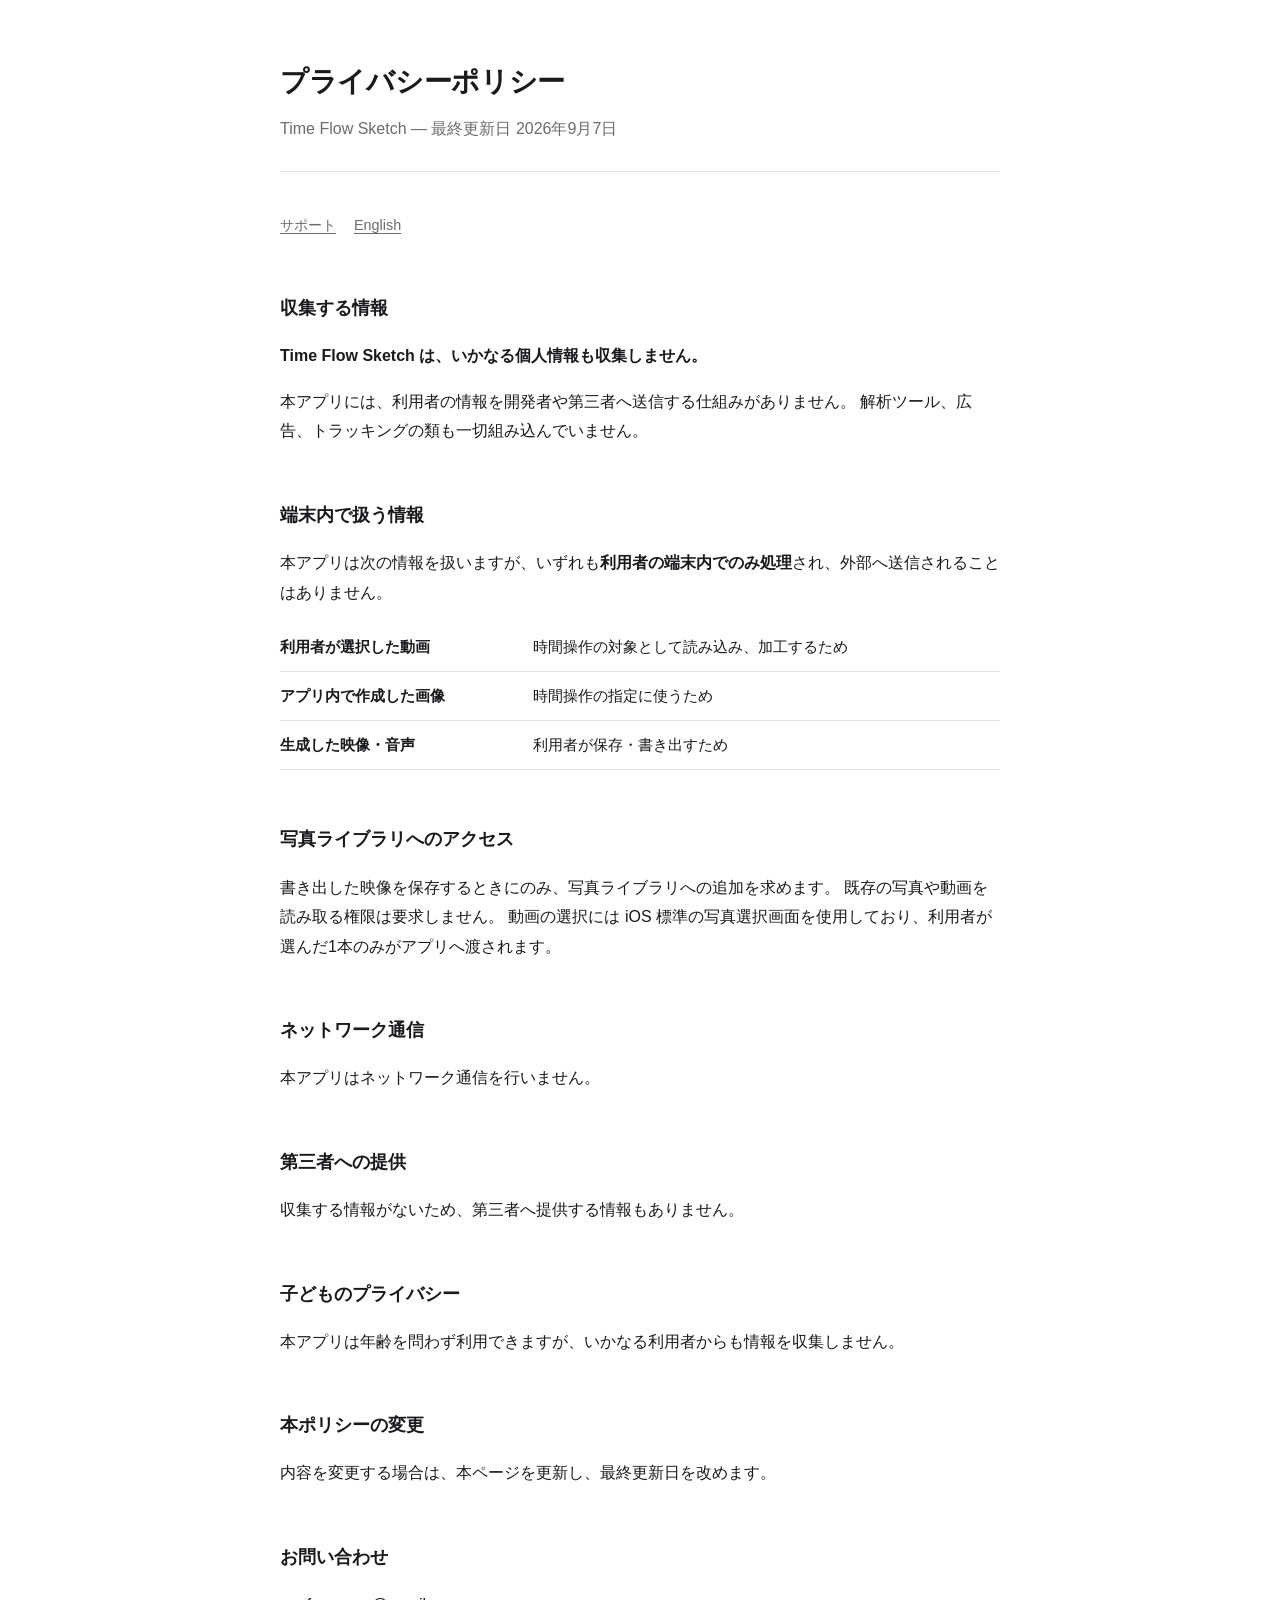
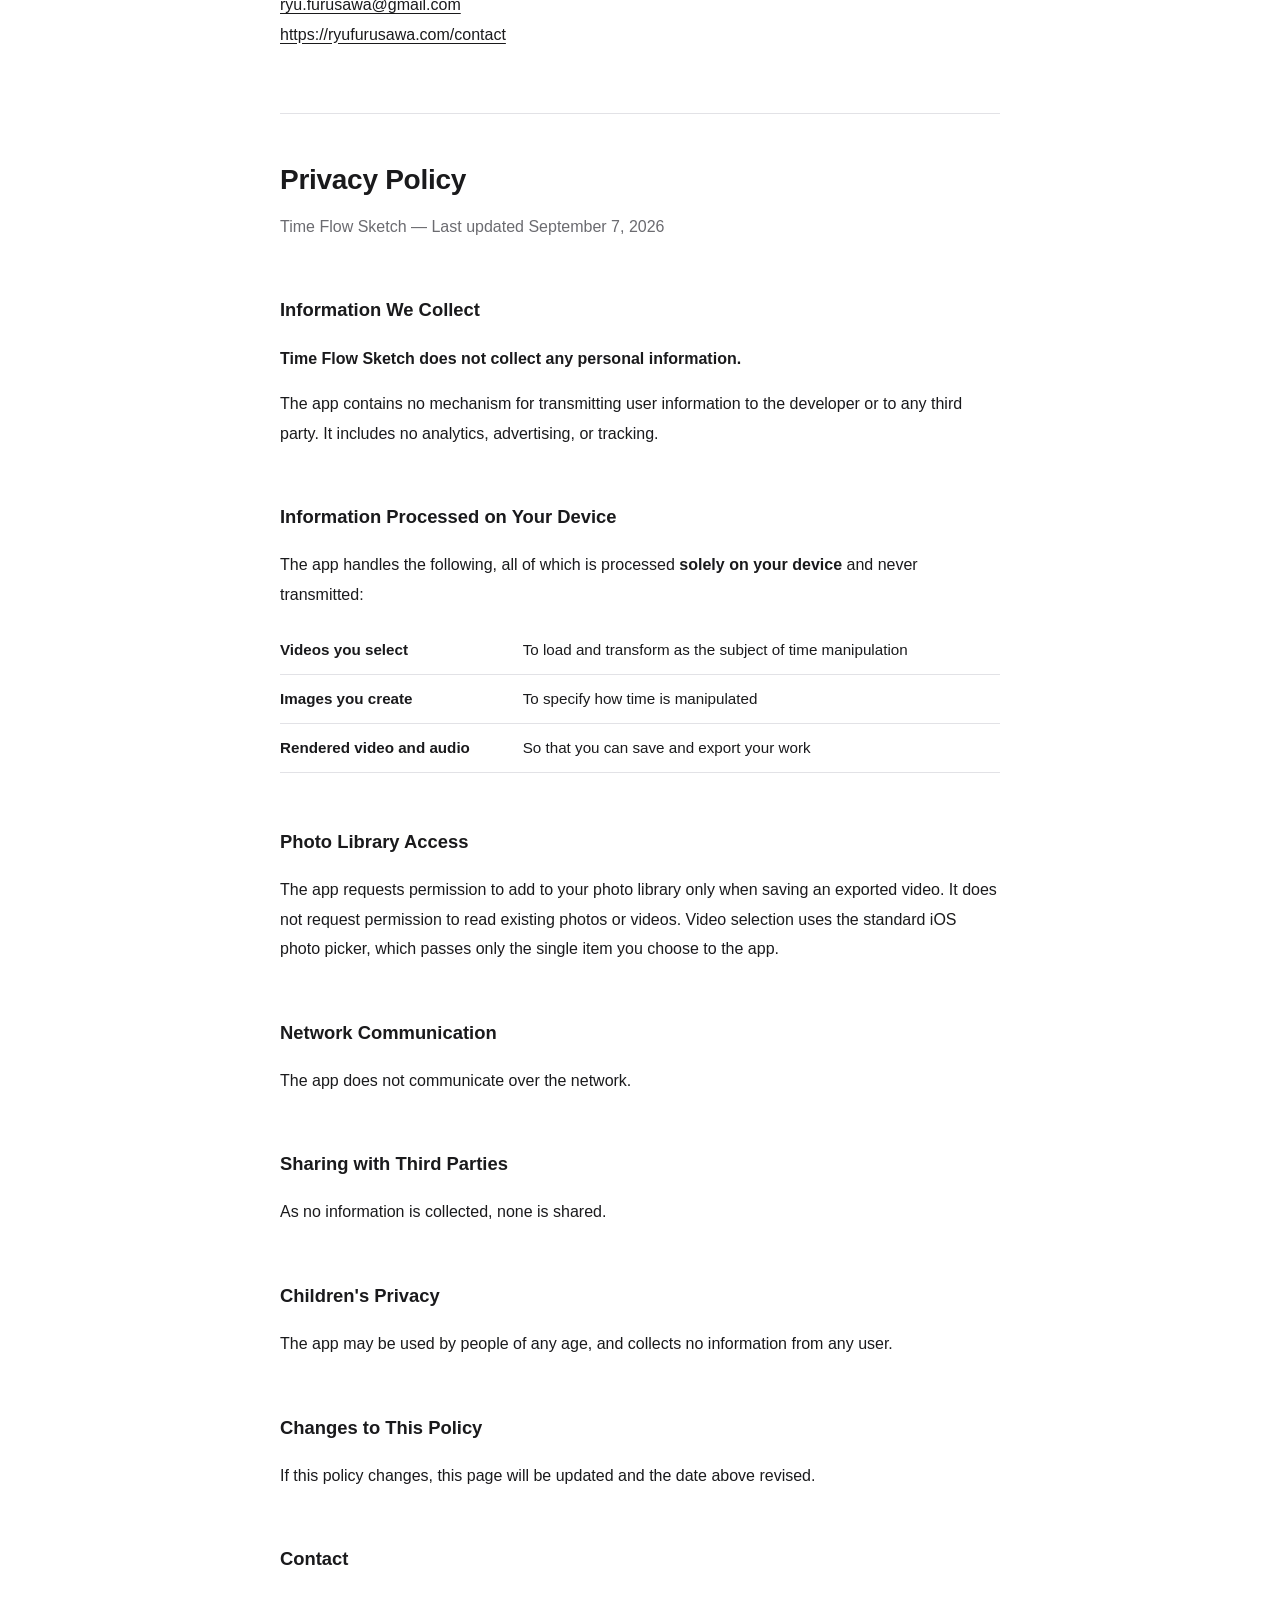
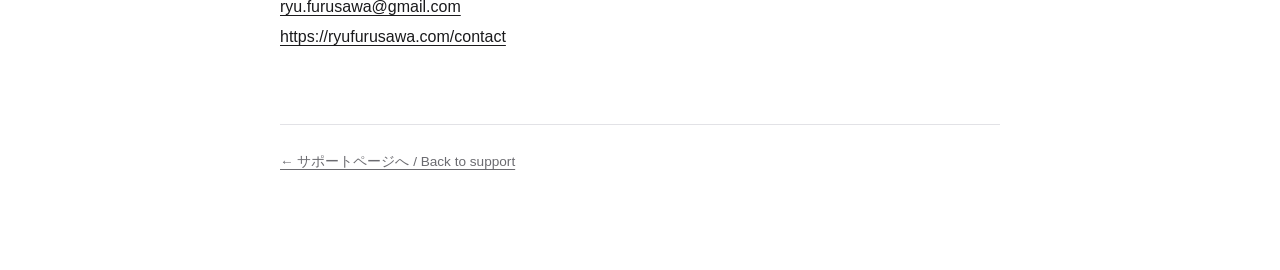
==== privacy.html @ 6d8ae3b6 "Time Flow Sketch のサポート・プライバシーポリシーページ App Store Connect で必須のサポートURLとプライバシーポリシーURLを GitHub Pages で公開する" ====
<!doctype html>
<html lang="ja">
<meta charset="utf-8">
<meta name="viewport" content="width=device-width, initial-scale=1">
<title>Time Flow Sketch — プライバシーポリシー</title>
<link rel="stylesheet" href="style.css">
<div class="wrap">
<header>
  <h1>プライバシーポリシー</h1>
  <p class="lede">Time Flow Sketch — 最終更新日 2026年9月7日</p>
</header>

<nav><a href="index.html">サポート</a><a href="#en">English</a></nav>

<h2>収集する情報</h2>
<p><strong>Time Flow Sketch は、いかなる個人情報も収集しません。</strong></p>
<p>
本アプリには、利用者の情報を開発者や第三者へ送信する仕組みがありません。
解析ツール、広告、トラッキングの類も一切組み込んでいません。
</p>

<h2>端末内で扱う情報</h2>
<p>本アプリは次の情報を扱いますが、いずれも<strong>利用者の端末内でのみ処理</strong>され、外部へ送信されることはありません。</p>
<table>
  <tr><th>利用者が選択した動画</th><td>時間操作の対象として読み込み、加工するため</td></tr>
  <tr><th>アプリ内で作成した画像</th><td>時間操作の指定に使うため</td></tr>
  <tr><th>生成した映像・音声</th><td>利用者が保存・書き出すため</td></tr>
</table>

<h2>写真ライブラリへのアクセス</h2>
<p>
書き出した映像を保存するときにのみ、写真ライブラリへの追加を求めます。
既存の写真や動画を読み取る権限は要求しません。
動画の選択には iOS 標準の写真選択画面を使用しており、利用者が選んだ1本のみがアプリへ渡されます。
</p>

<h2>ネットワーク通信</h2>
<p>本アプリはネットワーク通信を行いません。</p>

<h2>第三者への提供</h2>
<p>収集する情報がないため、第三者へ提供する情報もありません。</p>

<h2>子どものプライバシー</h2>
<p>本アプリは年齢を問わず利用できますが、いかなる利用者からも情報を収集しません。</p>

<h2>本ポリシーの変更</h2>
<p>内容を変更する場合は、本ページを更新し、最終更新日を改めます。</p>

<h2>お問い合わせ</h2>
<p>
<a href="mailto:ryu.furusawa@gmail.com">ryu.furusawa@gmail.com</a><br>
<a href="https://ryufurusawa.com/contact">https://ryufurusawa.com/contact</a>
</p>

<hr class="lang">

<h1 id="en">Privacy Policy</h1>
<p class="lede">Time Flow Sketch — Last updated September 7, 2026</p>

<h2>Information We Collect</h2>
<p><strong>Time Flow Sketch does not collect any personal information.</strong></p>
<p>
The app contains no mechanism for transmitting user information to the developer or to any
third party. It includes no analytics, advertising, or tracking.
</p>

<h2>Information Processed on Your Device</h2>
<p>The app handles the following, all of which is processed <strong>solely on your device</strong> and never transmitted:</p>
<table>
  <tr><th>Videos you select</th><td>To load and transform as the subject of time manipulation</td></tr>
  <tr><th>Images you create</th><td>To specify how time is manipulated</td></tr>
  <tr><th>Rendered video and audio</th><td>So that you can save and export your work</td></tr>
</table>

<h2>Photo Library Access</h2>
<p>
The app requests permission to add to your photo library only when saving an exported video.
It does not request permission to read existing photos or videos. Video selection uses the
standard iOS photo picker, which passes only the single item you choose to the app.
</p>

<h2>Network Communication</h2>
<p>The app does not communicate over the network.</p>

<h2>Sharing with Third Parties</h2>
<p>As no information is collected, none is shared.</p>

<h2>Children's Privacy</h2>
<p>The app may be used by people of any age, and collects no information from any user.</p>

<h2>Changes to This Policy</h2>
<p>If this policy changes, this page will be updated and the date above revised.</p>

<h2>Contact</h2>
<p>
<a href="mailto:ryu.furusawa@gmail.com">ryu.furusawa@gmail.com</a><br>
<a href="https://ryufurusawa.com/contact">https://ryufurusawa.com/contact</a>
</p>

<footer><a href="index.html">← サポートページへ / Back to support</a></footer>
</div>
</html>
---- style.css ----
:root { --fg:#1a1a1c; --muted:#6b6b70; --line:#e2e2e6; --bg:#fff; --accent:#111; }
@media (prefers-color-scheme: dark) {
  :root { --fg:#ececed; --muted:#9a9aa0; --line:#2c2c30; --bg:#141416; --accent:#fff; }
}
* { box-sizing: border-box; }
body {
  margin:0; padding:0 20px; background:var(--bg); color:var(--fg);
  font-family:-apple-system,BlinkMacSystemFont,"Hiragino Sans","Noto Sans JP",sans-serif;
  line-height:1.85; -webkit-text-size-adjust:100%;
}
.wrap { max-width:720px; margin:0 auto; padding:56px 0 96px; }
header { border-bottom:1px solid var(--line); padding-bottom:28px; margin-bottom:40px; }
.icon { width:96px; height:96px; border-radius:22px; display:block; margin-bottom:20px; }
h1 { font-size:1.75rem; margin:0 0 6px; letter-spacing:-.01em; }
h2 { font-size:1.15rem; margin:44px 0 12px; padding-top:8px; }
h3 { font-size:1rem; margin:28px 0 8px; }
.lede { color:var(--muted); margin:0; }
table { border-collapse:collapse; width:100%; margin:16px 0; font-size:.95rem; }
th,td { border-bottom:1px solid var(--line); padding:10px 12px 10px 0; text-align:left; vertical-align:top; }
th { font-weight:600; white-space:nowrap; }
a { color:inherit; text-decoration:underline; text-underline-offset:3px; }
nav { margin:0 0 8px; font-size:.9rem; }
nav a { margin-right:18px; color:var(--muted); }
footer { margin-top:72px; padding-top:24px; border-top:1px solid var(--line); color:var(--muted); font-size:.85rem; }
hr.lang { border:0; border-top:1px solid var(--line); margin:64px 0 40px; }
ul { padding-left:1.25em; }
li { margin:6px 0; }
code { font-size:.9em; background:rgba(128,128,128,.14); padding:2px 6px; border-radius:4px; }
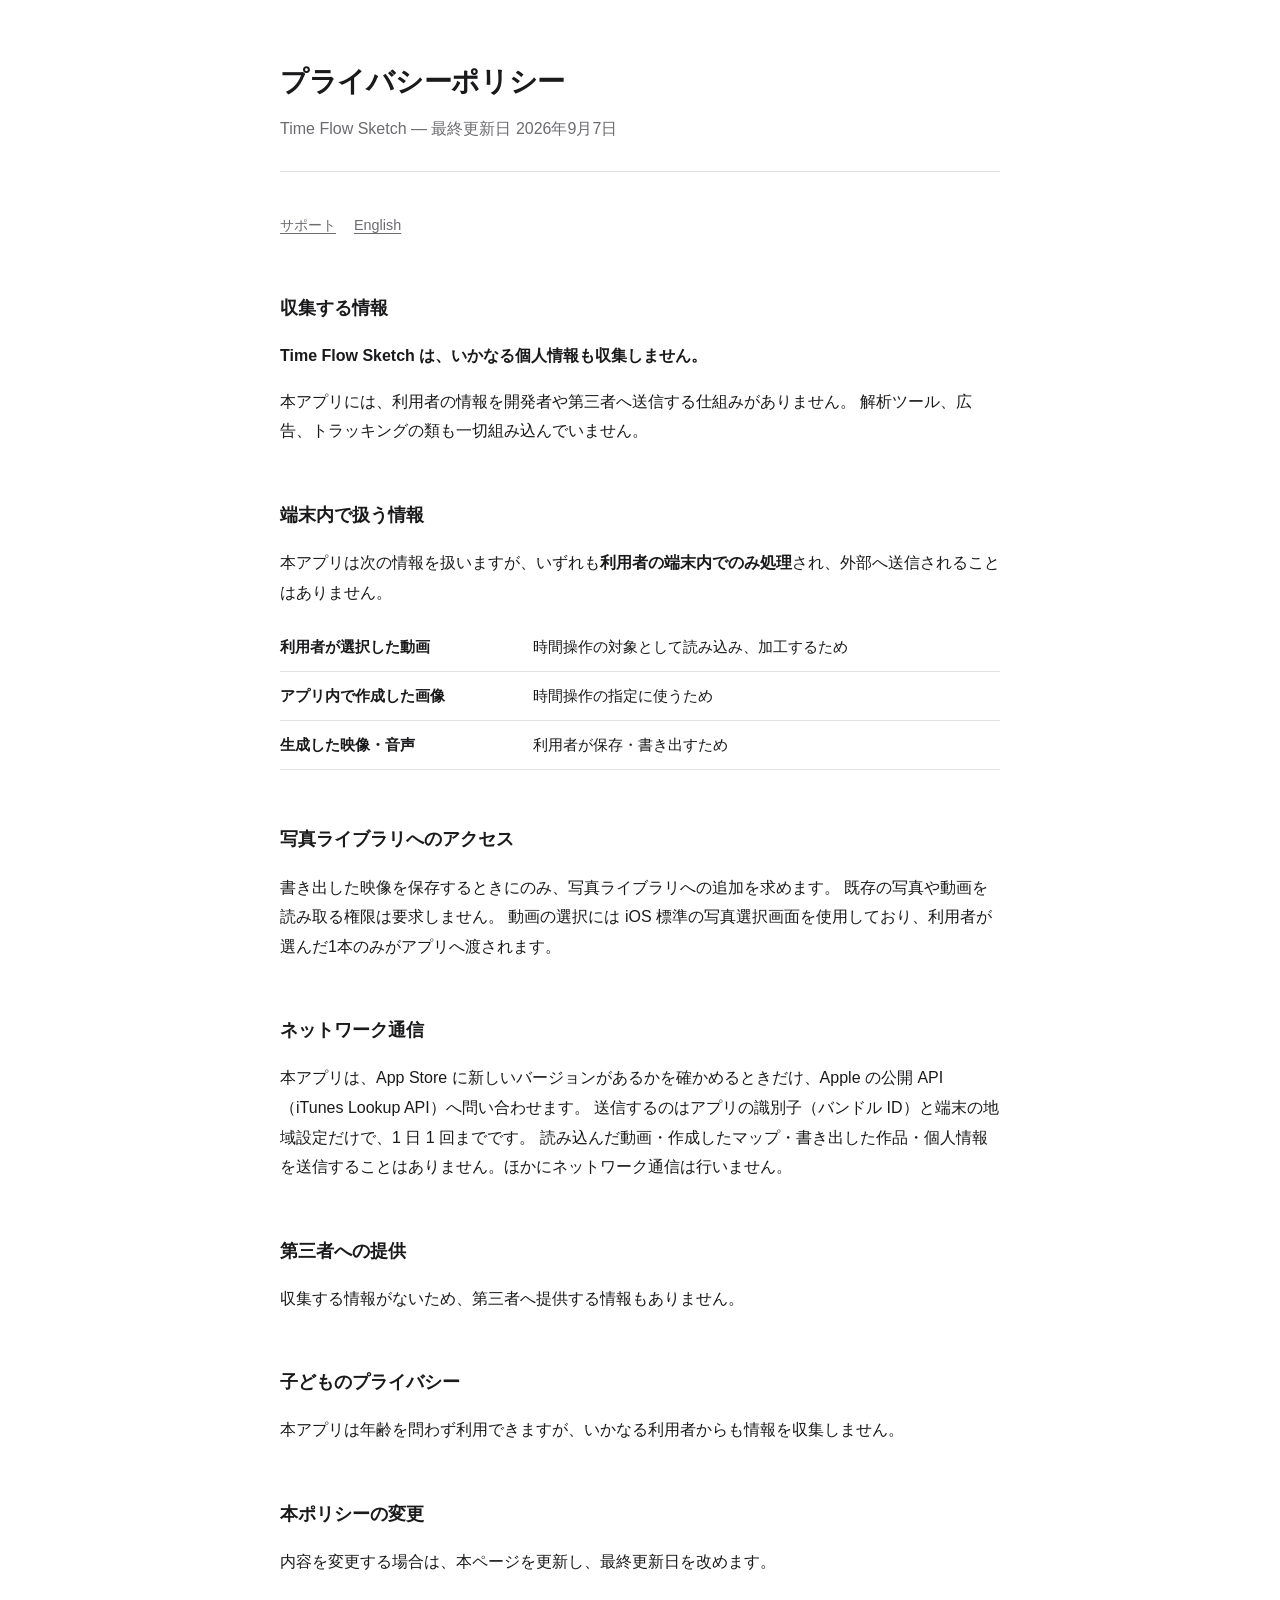
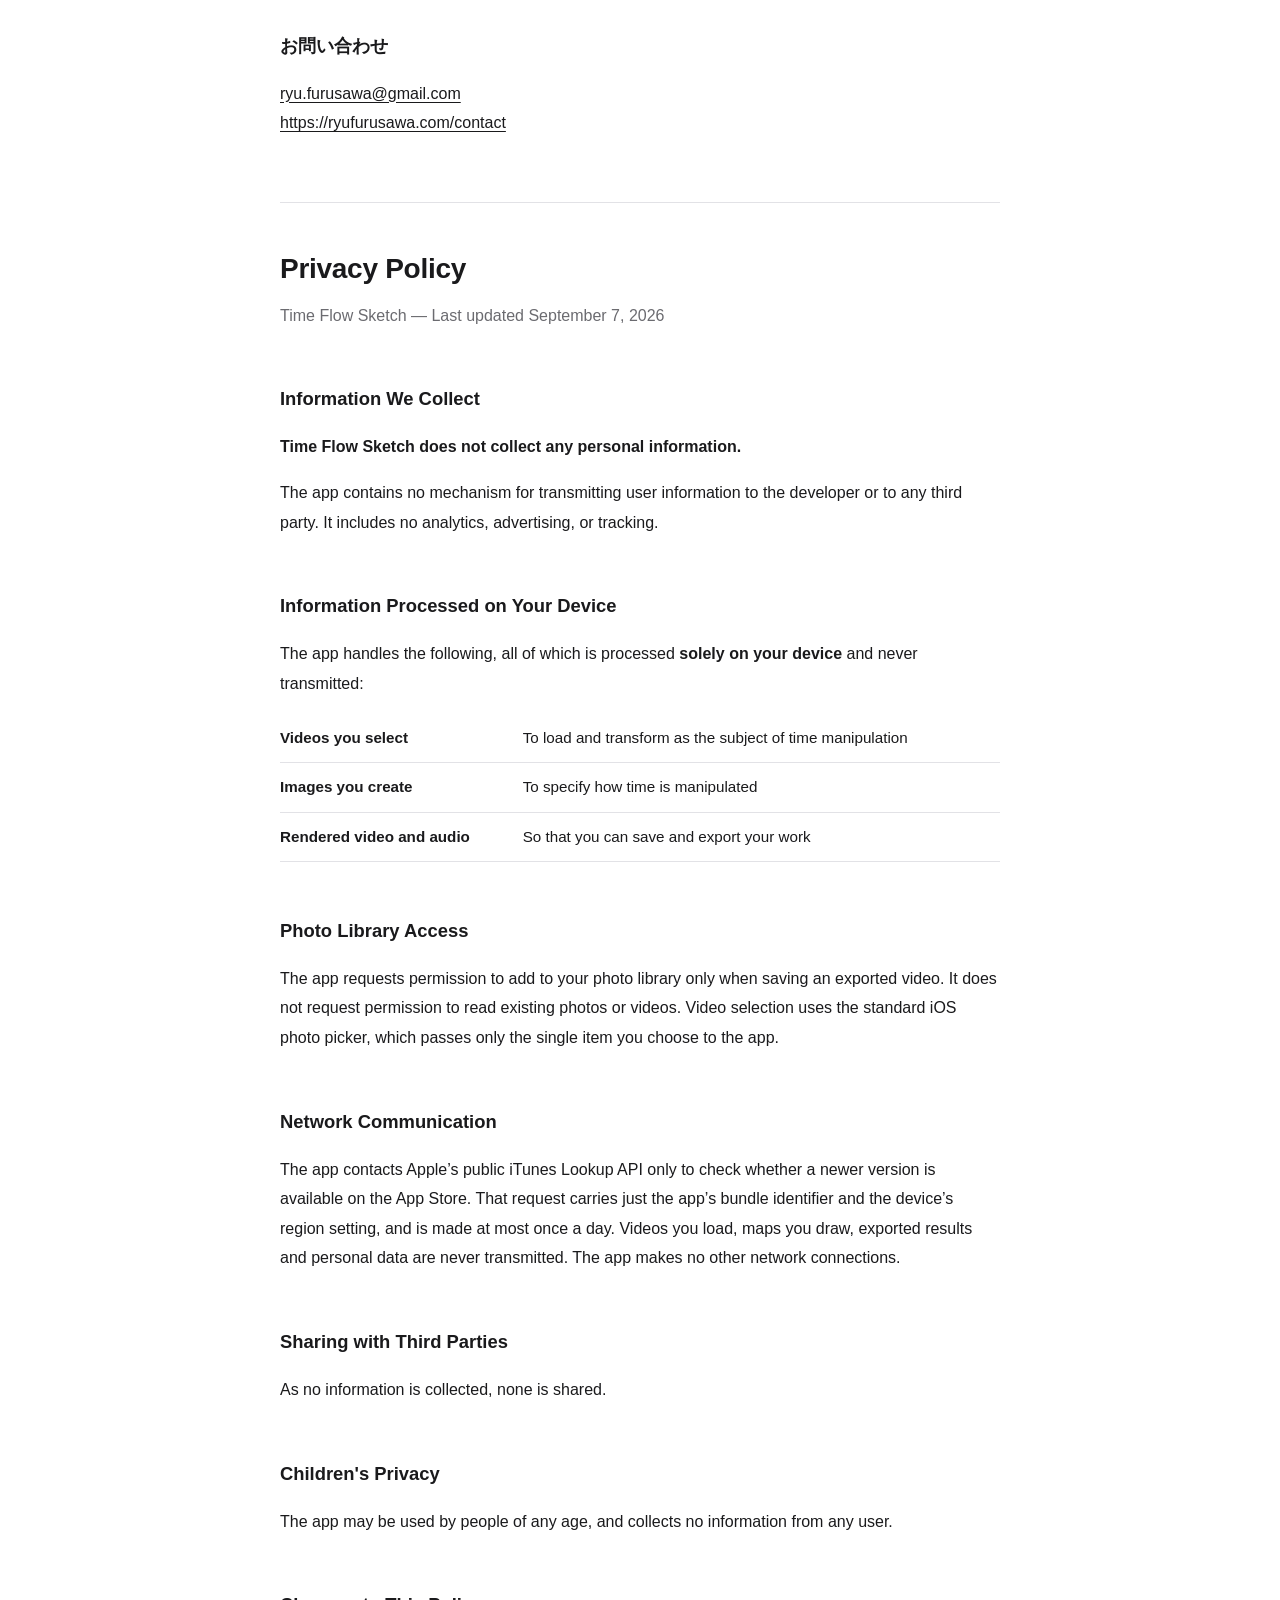
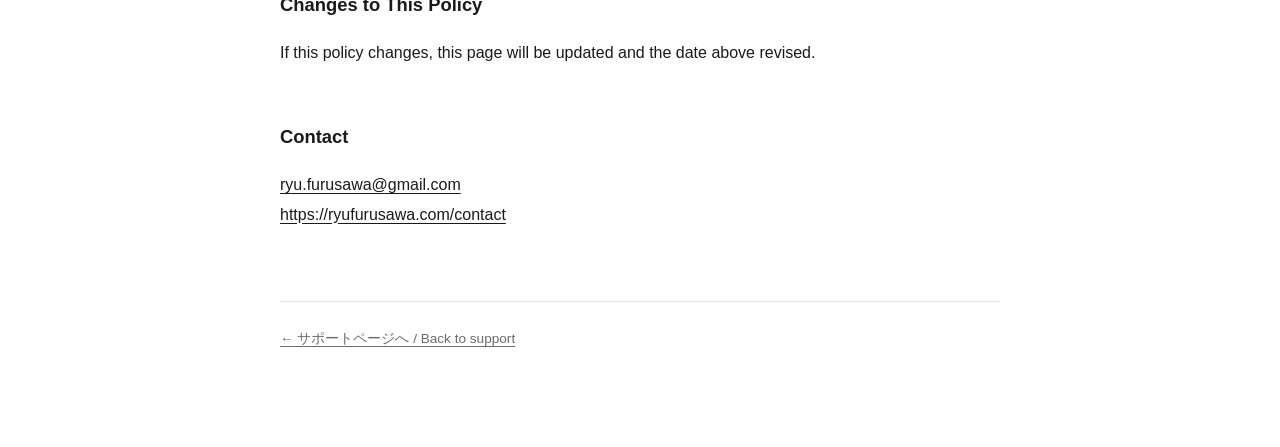
==== commit b3ffae35: "App Store のリンクとバッジを追加し、概要を App Store の説明文にそろえる - ヘッダに Apple 公式の App Store バッジ（日本語・英語）とリンク - アイコンをアプリ" ====
--- a/privacy.html
+++ b/privacy.html
@@ -35,7 +35,11 @@
 </p>
 
 <h2>ネットワーク通信</h2>
-<p>本アプリはネットワーク通信を行いません。</p>
+<p>
+本アプリは、App Store に新しいバージョンがあるかを確かめるときだけ、Apple の公開 API（iTunes Lookup API）へ問い合わせます。
+送信するのはアプリの識別子（バンドル ID）と端末の地域設定だけで、1 日 1 回までです。
+読み込んだ動画・作成したマップ・書き出した作品・個人情報を送信することはありません。ほかにネットワーク通信は行いません。
+</p>
 
 <h2>第三者への提供</h2>
 <p>収集する情報がないため、第三者へ提供する情報もありません。</p>
@@ -80,7 +84,12 @@
 </p>
 
 <h2>Network Communication</h2>
-<p>The app does not communicate over the network.</p>
+<p>
+The app contacts Apple&rsquo;s public iTunes Lookup API only to check whether a newer version is available on
+the App Store. That request carries just the app&rsquo;s bundle identifier and the device&rsquo;s region
+setting, and is made at most once a day. Videos you load, maps you draw, exported results and personal data
+are never transmitted. The app makes no other network connections.
+</p>
 
 <h2>Sharing with Third Parties</h2>
 <p>As no information is collected, none is shared.</p>
--- a/style.css
+++ b/style.css
@@ -26,3 +26,30 @@
 ul { padding-left:1.25em; }
 li { margin:6px 0; }
 code { font-size:.9em; background:rgba(128,128,128,.14); padding:2px 6px; border-radius:4px; }
+
+/* スクリーンショット付きの説明 */
+figure { margin:20px 0 28px; }
+figure img {
+  display:block; width:100%; max-width:300px; height:auto;
+  border:1px solid var(--line); border-radius:14px;
+}
+figcaption { color:var(--muted); font-size:.85rem; margin-top:10px; }
+/* 図と文章を横に並べる（画面が広いとき） */
+.shot { display:grid; grid-template-columns:300px 1fr; gap:28px; align-items:start; margin:24px 0 36px; }
+.shot figure { margin:0; }
+.shot .body > :first-child { margin-top:0; }
+.shot h3 { margin-top:0; }
+@media (max-width:640px) {
+  .shot { grid-template-columns:1fr; gap:16px; }
+  figure img { max-width:100%; }
+}
+
+/* 複数のスクリーンショットを横に並べる（狭い画面では折り返す） */
+.gallery { display:grid; grid-template-columns:repeat(auto-fill, minmax(150px, 1fr)); gap:18px; margin:20px 0 32px; align-items:start; }
+.gallery figure { margin:0; }
+.gallery figure img { max-width:100%; }
+
+/* App Store バッジ */
+.store { margin: 18px 0 4px; }
+.store img { height: 48px; width: auto; display: inline-block; }
+.store a { display: inline-block; }
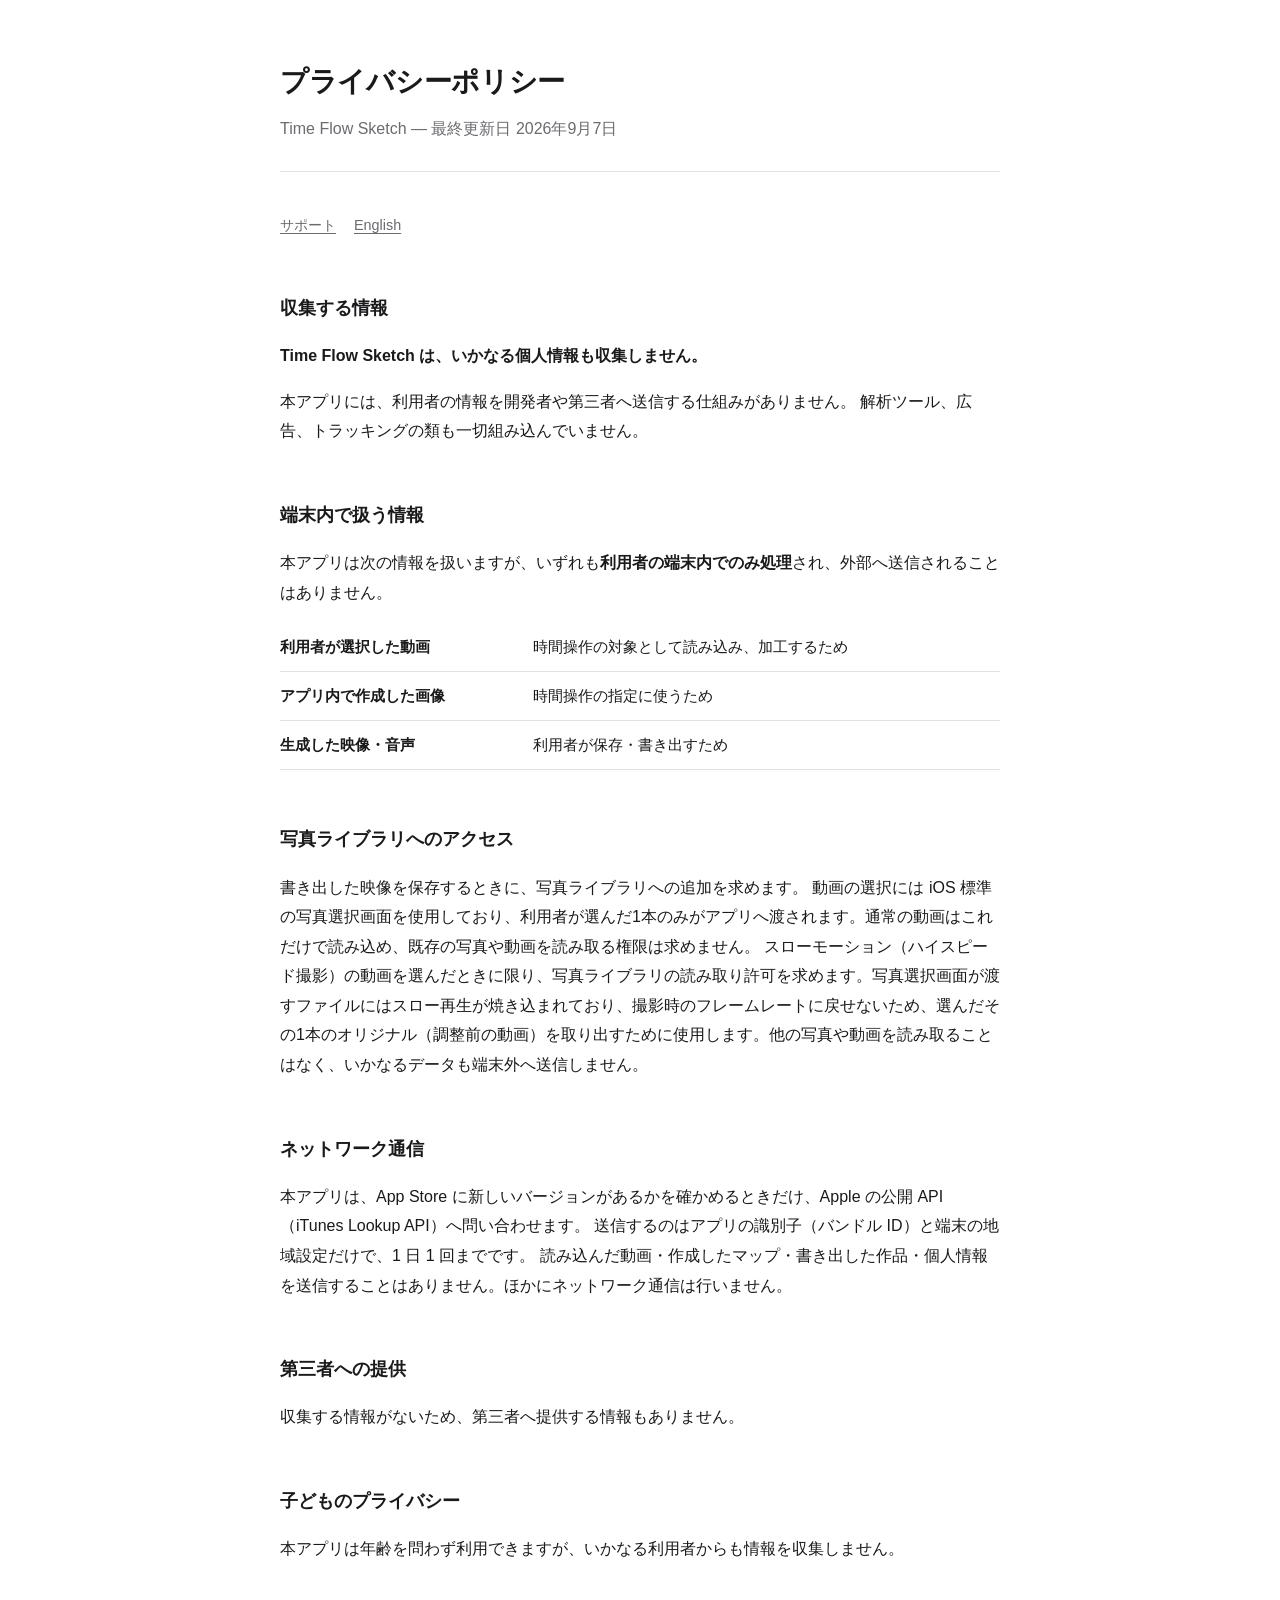
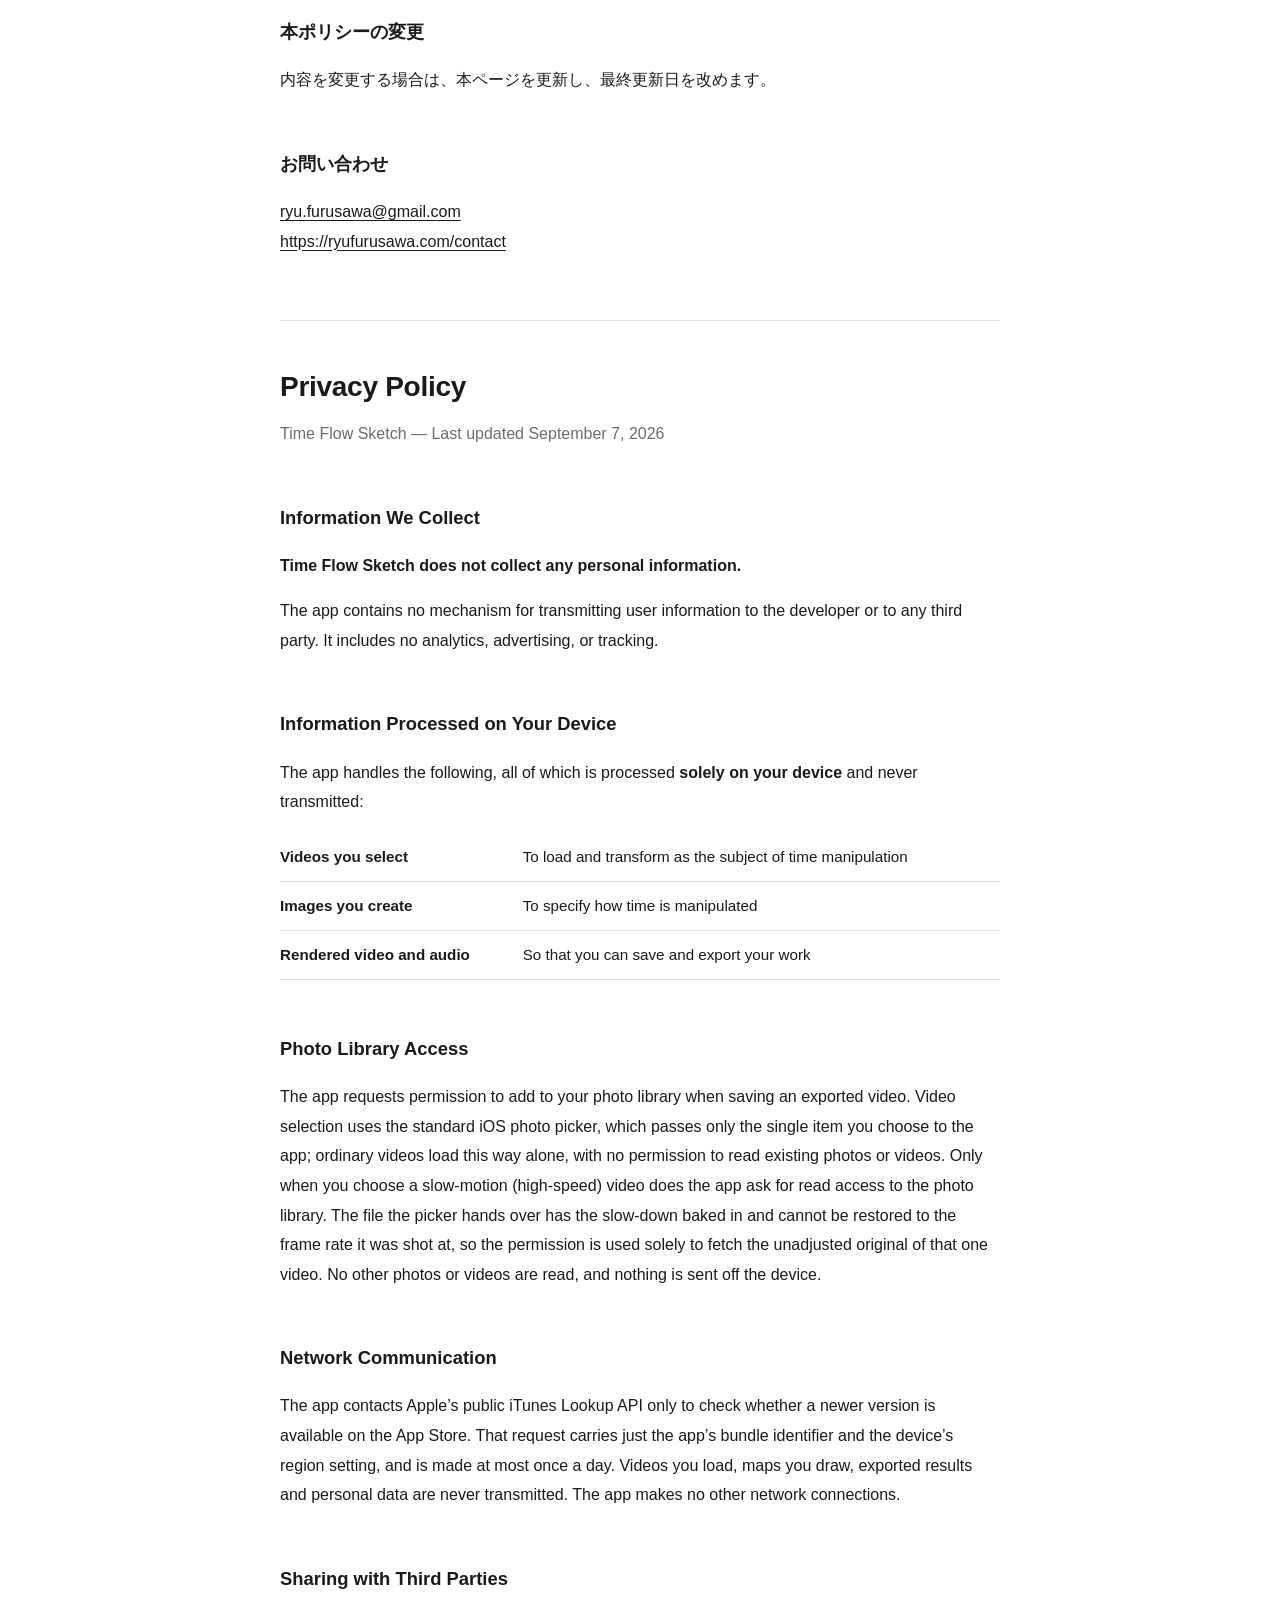
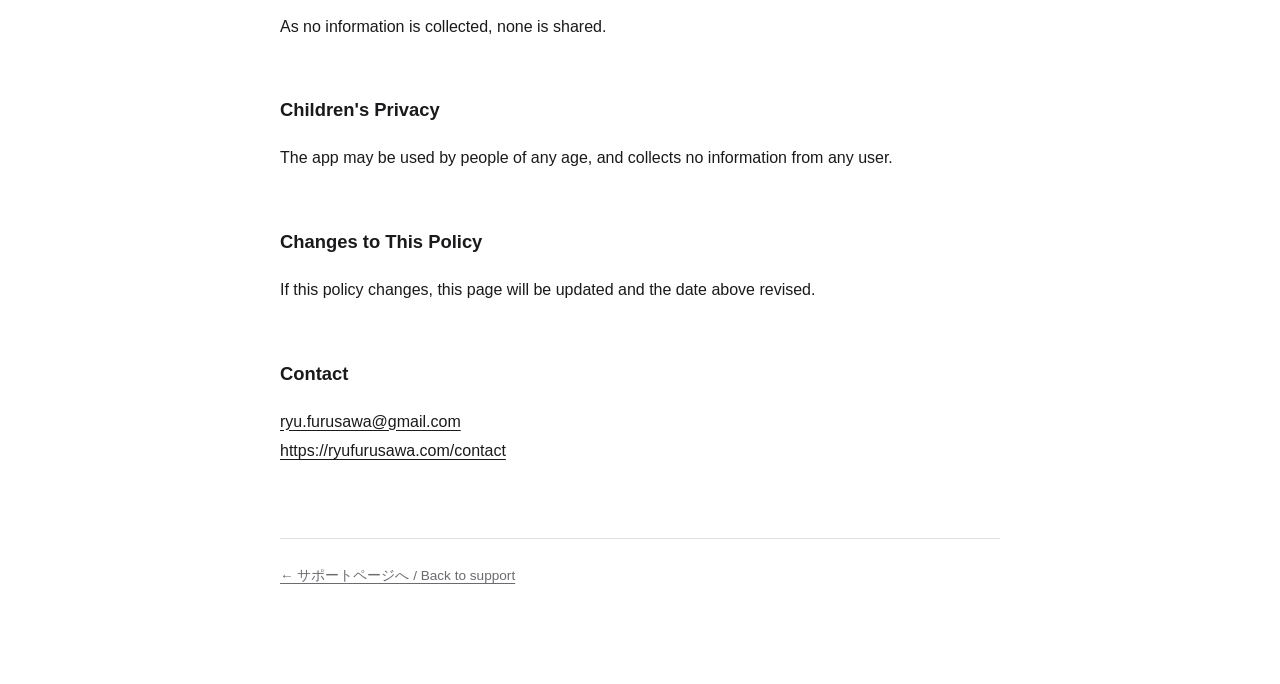
==== commit a52c1ce7: "概要の機能一覧をカテゴリ分けに整理（日英） 11 項目をばらばらに並べていたのを、マップをつくる / 描いた時間の 効かせ方 / 確かめる / 音と書き出し の 4 つにまとめた。スリットと サーフェ" ====
--- a/privacy.html
+++ b/privacy.html
@@ -29,9 +29,9 @@
 
 <h2>写真ライブラリへのアクセス</h2>
 <p>
-書き出した映像を保存するときにのみ、写真ライブラリへの追加を求めます。
-既存の写真や動画を読み取る権限は要求しません。
-動画の選択には iOS 標準の写真選択画面を使用しており、利用者が選んだ1本のみがアプリへ渡されます。
+書き出した映像を保存するときに、写真ライブラリへの追加を求めます。
+動画の選択には iOS 標準の写真選択画面を使用しており、利用者が選んだ1本のみがアプリへ渡されます。通常の動画はこれだけで読み込め、既存の写真や動画を読み取る権限は求めません。
+スローモーション（ハイスピード撮影）の動画を選んだときに限り、写真ライブラリの読み取り許可を求めます。写真選択画面が渡すファイルにはスロー再生が焼き込まれており、撮影時のフレームレートに戻せないため、選んだその1本のオリジナル（調整前の動画）を取り出すために使用します。他の写真や動画を読み取ることはなく、いかなるデータも端末外へ送信しません。
 </p>
 
 <h2>ネットワーク通信</h2>
@@ -78,9 +78,13 @@
 
 <h2>Photo Library Access</h2>
 <p>
-The app requests permission to add to your photo library only when saving an exported video.
-It does not request permission to read existing photos or videos. Video selection uses the
-standard iOS photo picker, which passes only the single item you choose to the app.
+The app requests permission to add to your photo library when saving an exported video.
+Video selection uses the standard iOS photo picker, which passes only the single item you choose
+to the app; ordinary videos load this way alone, with no permission to read existing photos or videos.
+Only when you choose a slow-motion (high-speed) video does the app ask for read access to the
+photo library. The file the picker hands over has the slow-down baked in and cannot be restored to
+the frame rate it was shot at, so the permission is used solely to fetch the unadjusted original of
+that one video. No other photos or videos are read, and nothing is sent off the device.
 </p>
 
 <h2>Network Communication</h2>
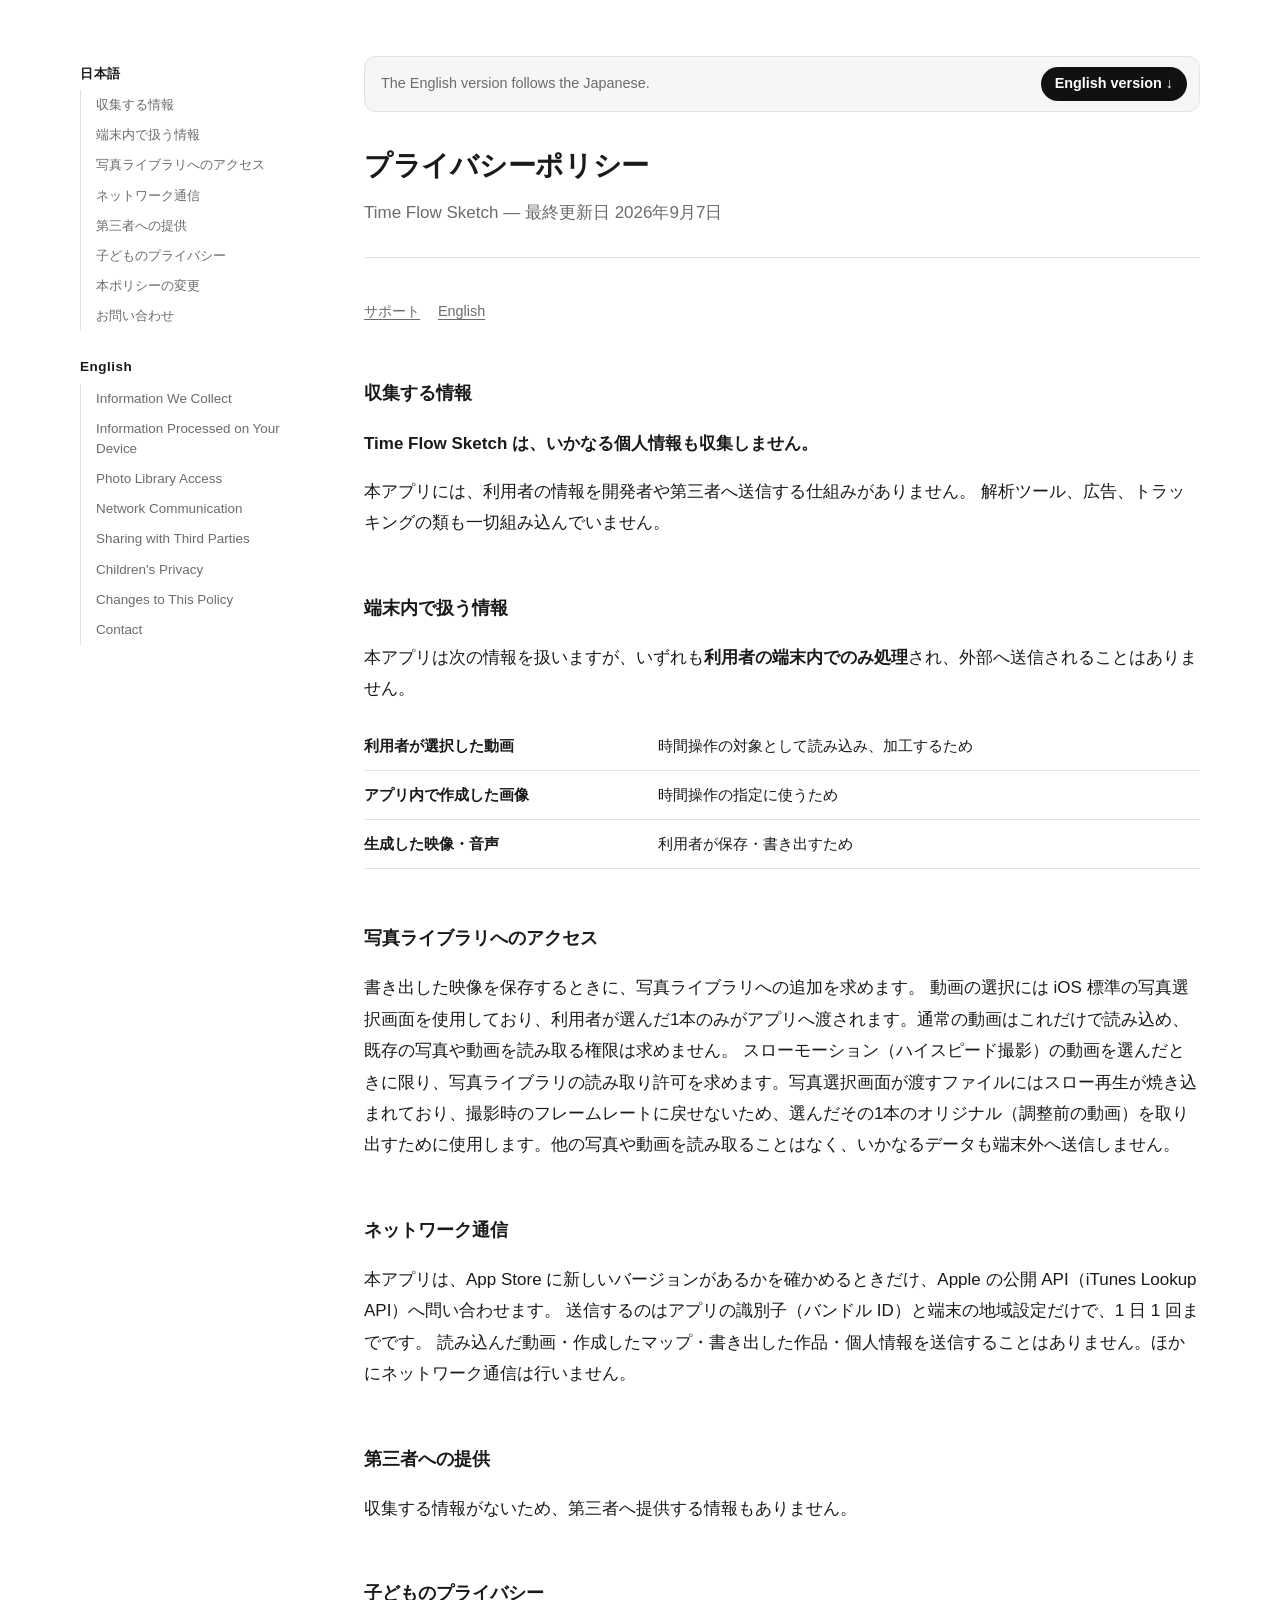
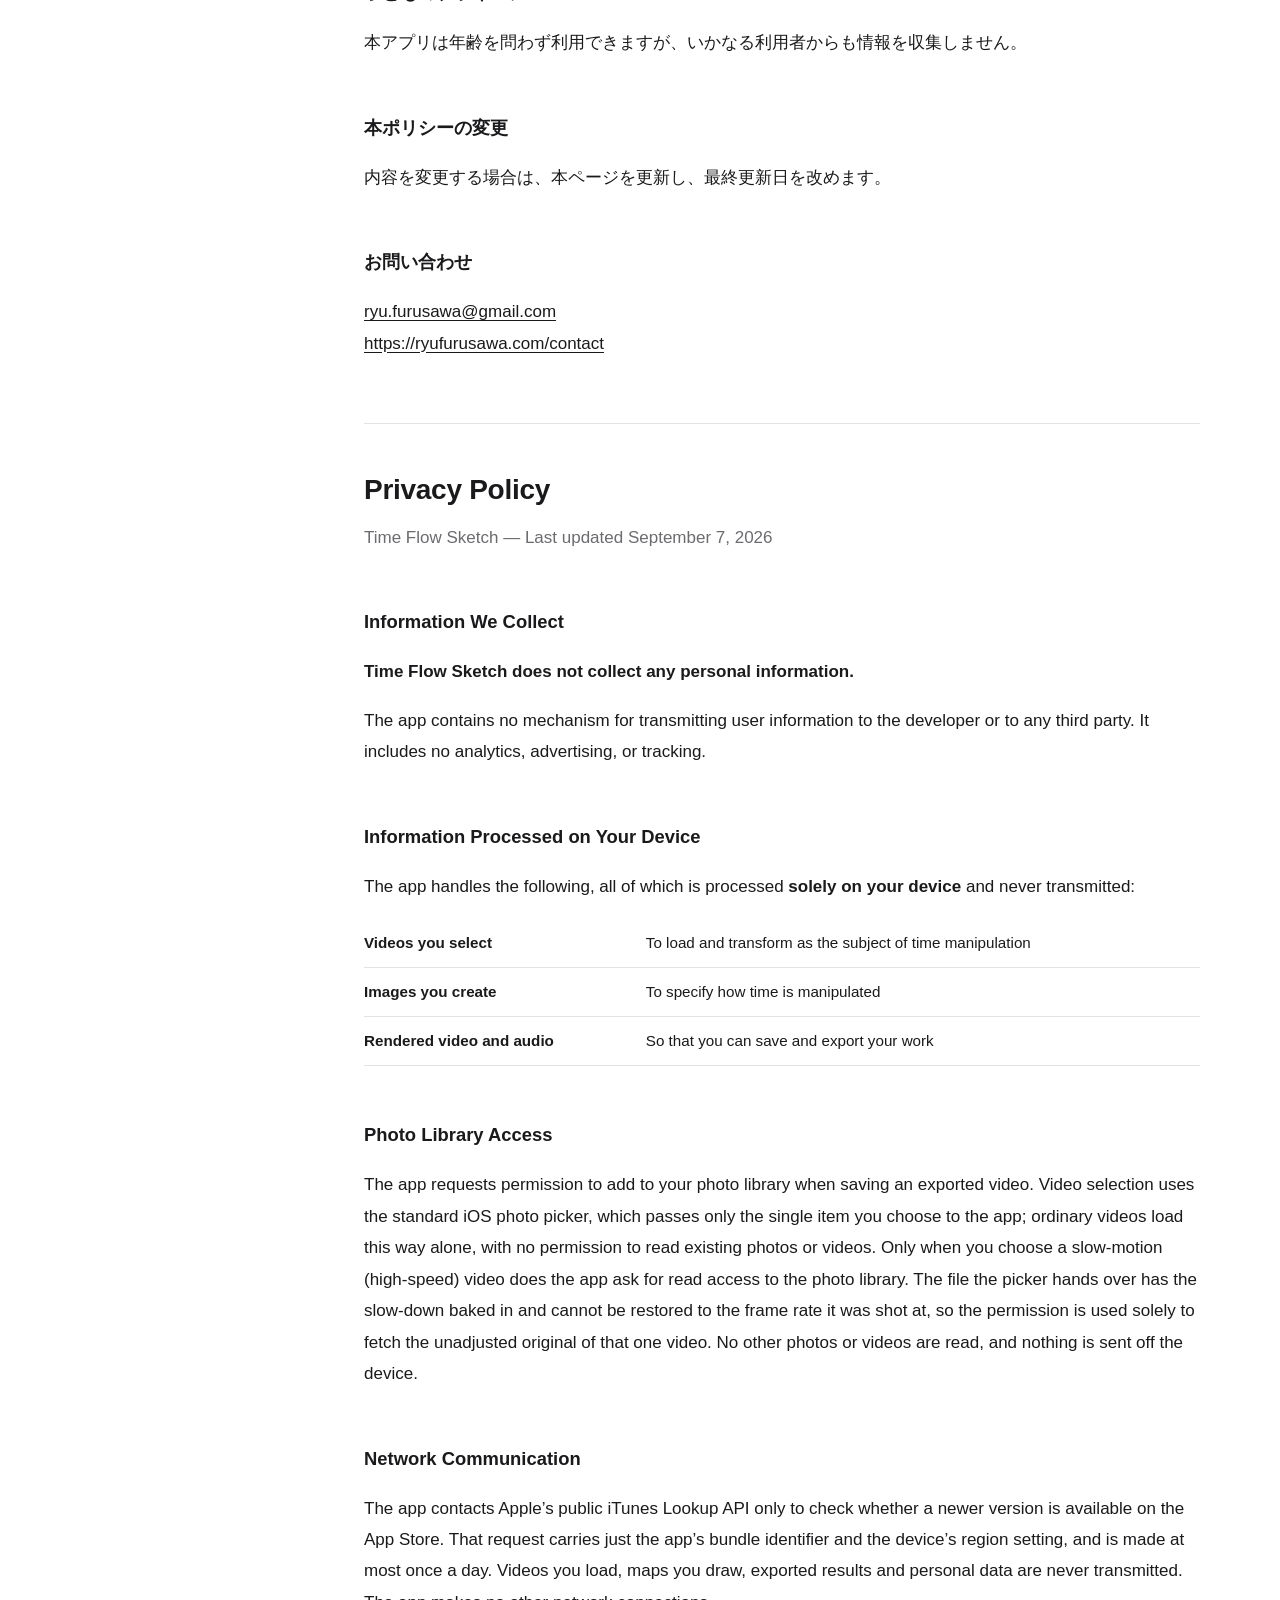
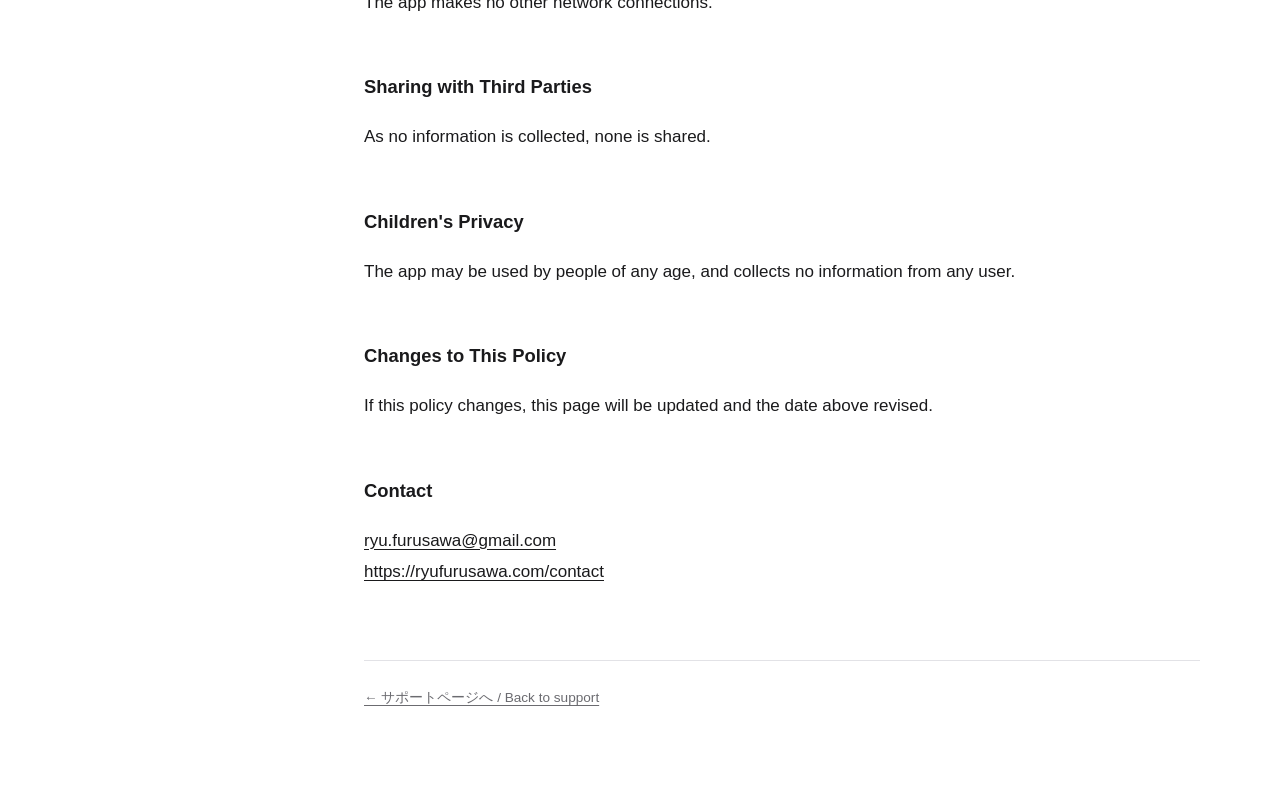
==== commit 828bb9bb: "パソコンの広い画面で読みやすく: 1180px 以上では左に目次（h2 と、読んでいる節の h3。日本語と英語に分ける）を固定し、本文を広げて文字を一段大きく。ページのいちばん上に、英語のマニュアルは" ====
--- a/privacy.html
+++ b/privacy.html
@@ -4,8 +4,10 @@
 <meta name="viewport" content="width=device-width, initial-scale=1">
 <title>Time Flow Sketch — プライバシーポリシー</title>
 <link rel="stylesheet" href="style.css">
+<script src="toc.js" defer></script>
 <div class="wrap">
 <header>
+  <p class="langbar" lang="en"><span>The English version follows the Japanese.</span><a class="jump" href="#en">English version ↓</a></p>
   <h1>プライバシーポリシー</h1>
   <p class="lede">Time Flow Sketch — 最終更新日 2026年9月7日</p>
 </header>
--- a/style.css
+++ b/style.css
@@ -33,23 +33,80 @@
   display:block; width:100%; max-width:300px; height:auto;
   border:1px solid var(--line); border-radius:14px;
 }
+/* 説明に要る範囲だけを切り抜いた画像。実機の幅に近い大きさで見せる */
+figure.crop img { max-width:480px; }
 figcaption { color:var(--muted); font-size:.85rem; margin-top:10px; }
-/* 図と文章を横に並べる（画面が広いとき） */
-.shot { display:grid; grid-template-columns:300px 1fr; gap:28px; align-items:start; margin:24px 0 36px; }
-.shot figure { margin:0; }
-.shot .body > :first-child { margin-top:0; }
-.shot h3 { margin-top:0; }
 @media (max-width:640px) {
-  .shot { grid-template-columns:1fr; gap:16px; }
-  figure img { max-width:100%; }
+  figure img, figure.crop img { max-width:100%; }
 }
 
-/* 複数のスクリーンショットを横に並べる（狭い画面では折り返す） */
-.gallery { display:grid; grid-template-columns:repeat(auto-fill, minmax(150px, 1fr)); gap:18px; margin:20px 0 32px; align-items:start; }
+/* 切り抜いた画像を横に並べる（狭い画面では折り返す） */
+.gallery { display:grid; grid-template-columns:repeat(auto-fit, minmax(220px, 1fr)); gap:18px; margin:20px 0 32px; align-items:start; }
 .gallery figure { margin:0; }
-.gallery figure img { max-width:100%; }
+.gallery figure img { max-width:480px; }
+/* 横長の画面写真（iPhone・iPad の横向き）は 2 列で大きく */
+.gallery.wide { grid-template-columns:repeat(auto-fit, minmax(320px, 1fr)); }
+.gallery.wide figure img { max-width:100%; }
+
+/* 各部の名前を赤い矢印で示した図（幅いっぱい） */
+figure.guide img { max-width:100%; border:0; }
 
 /* App Store バッジ */
 .store { margin: 18px 0 4px; }
 .store img { height: 48px; width: auto; display: inline-block; }
 .store a { display: inline-block; }
+
+/* 本文に添えるアプリのボタン（アプリと同じ SF Symbols の形。tools/siteassets で作る） */
+img.ui { display:inline-block; height:1.6em; width:auto; vertical-align:-0.45em; margin:0 .12em; border:0; max-width:none; }
+th img.ui { vertical-align:-0.45em; }
+/* 文字の付いたボタン（切り分けの「確定」など） */
+.uichip { display:inline-flex; align-items:center; gap:.3em; padding:.08em .65em; margin:0 .12em; border-radius:999px;
+  background:#1c1c1e; color:#fff; font-size:.85em; font-weight:600; line-height:1.5; white-space:nowrap; vertical-align:.04em; }
+.uichip img { height:1em; width:auto; display:block; border:0; }
+
+/* 言語の案内（ページのいちばん上）。英語のマニュアルは日本語のあと */
+.langbar { display:flex; flex-wrap:wrap; align-items:center; justify-content:space-between; gap:8px 16px;
+  margin:0 0 28px; padding:10px 12px 10px 16px; border:1px solid var(--line); border-radius:12px;
+  background:rgba(128,128,128,.07); font-size:.9rem; line-height:1.5; }
+.langbar span { color:var(--muted); }
+.langbar a.jump { display:inline-block; padding:6px 14px; border-radius:999px; background:var(--accent); color:var(--bg);
+  font-weight:600; text-decoration:none; white-space:nowrap; }
+.langbar a.jump:hover { opacity:.85; }
+
+/* 目次（広い画面だけ。toc.js が h2 から作る） */
+aside.toc { display:none; }
+@media (min-width:1180px) {
+  body { font-size:17px; }
+  .wrap.has-toc { max-width:1120px; display:grid; grid-template-columns:220px minmax(0,1fr); column-gap:64px; padding-top:0; }
+  .wrap.has-toc > main { max-width:836px; padding-top:56px; min-width:0; }
+  aside.toc { display:block; position:sticky; top:0; align-self:start; max-height:100vh; overflow-y:auto;
+    padding:64px 4px 40px 0; font-size:.84rem; line-height:1.5; scrollbar-width:thin; }
+  aside.toc a { text-decoration:none; color:var(--muted); }
+  aside.toc a:hover { color:var(--fg); }
+  aside.toc .toc-lang { display:block; margin:0 0 6px; font-weight:700; letter-spacing:.04em; color:var(--fg); }
+  aside.toc ul { list-style:none; padding:0; margin:0 0 26px; border-left:1px solid var(--line); }
+  aside.toc li { margin:0; }
+  aside.toc li a { display:block; padding:5px 0 5px 14px; margin-left:-1px; border-left:2px solid transparent; }
+  aside.toc li a.on { color:var(--fg); font-weight:600; border-left-color:var(--fg); }
+  /* 見出しへ飛んだとき、上に少し余白を残す */
+  h1[id], h2[id] { scroll-margin-top:24px; }
+  /* 本文が広くなった分、縦長の画面写真も少し大きく */
+  figure img { max-width:340px; }
+}
+@media (min-width:1500px) {
+  .wrap.has-toc { max-width:1240px; grid-template-columns:240px minmax(0,1fr); column-gap:80px; }
+  .wrap.has-toc > main { max-width:880px; }
+}
+@media (min-width:1180px) {
+  aside.toc ul.sub { display:none; border-left:0; margin:0 0 6px; }
+  aside.toc li.open > ul.sub { display:block; }
+  aside.toc li.open > a { color:var(--fg); font-weight:600; border-left-color:var(--fg); }
+  aside.toc ul.sub a { padding:3px 0 3px 26px; font-size:.95em; border-left:0; }
+  aside.toc ul.sub a.on { font-weight:600; }
+}
+/* とても広い画面では文字も一段大きく（1 行の文字数はほぼ同じまま） */
+@media (min-width:1800px) {
+  body { font-size:18px; }
+  .wrap.has-toc { max-width:1360px; grid-template-columns:260px minmax(0,1fr); column-gap:96px; }
+  .wrap.has-toc > main { max-width:960px; }
+}
